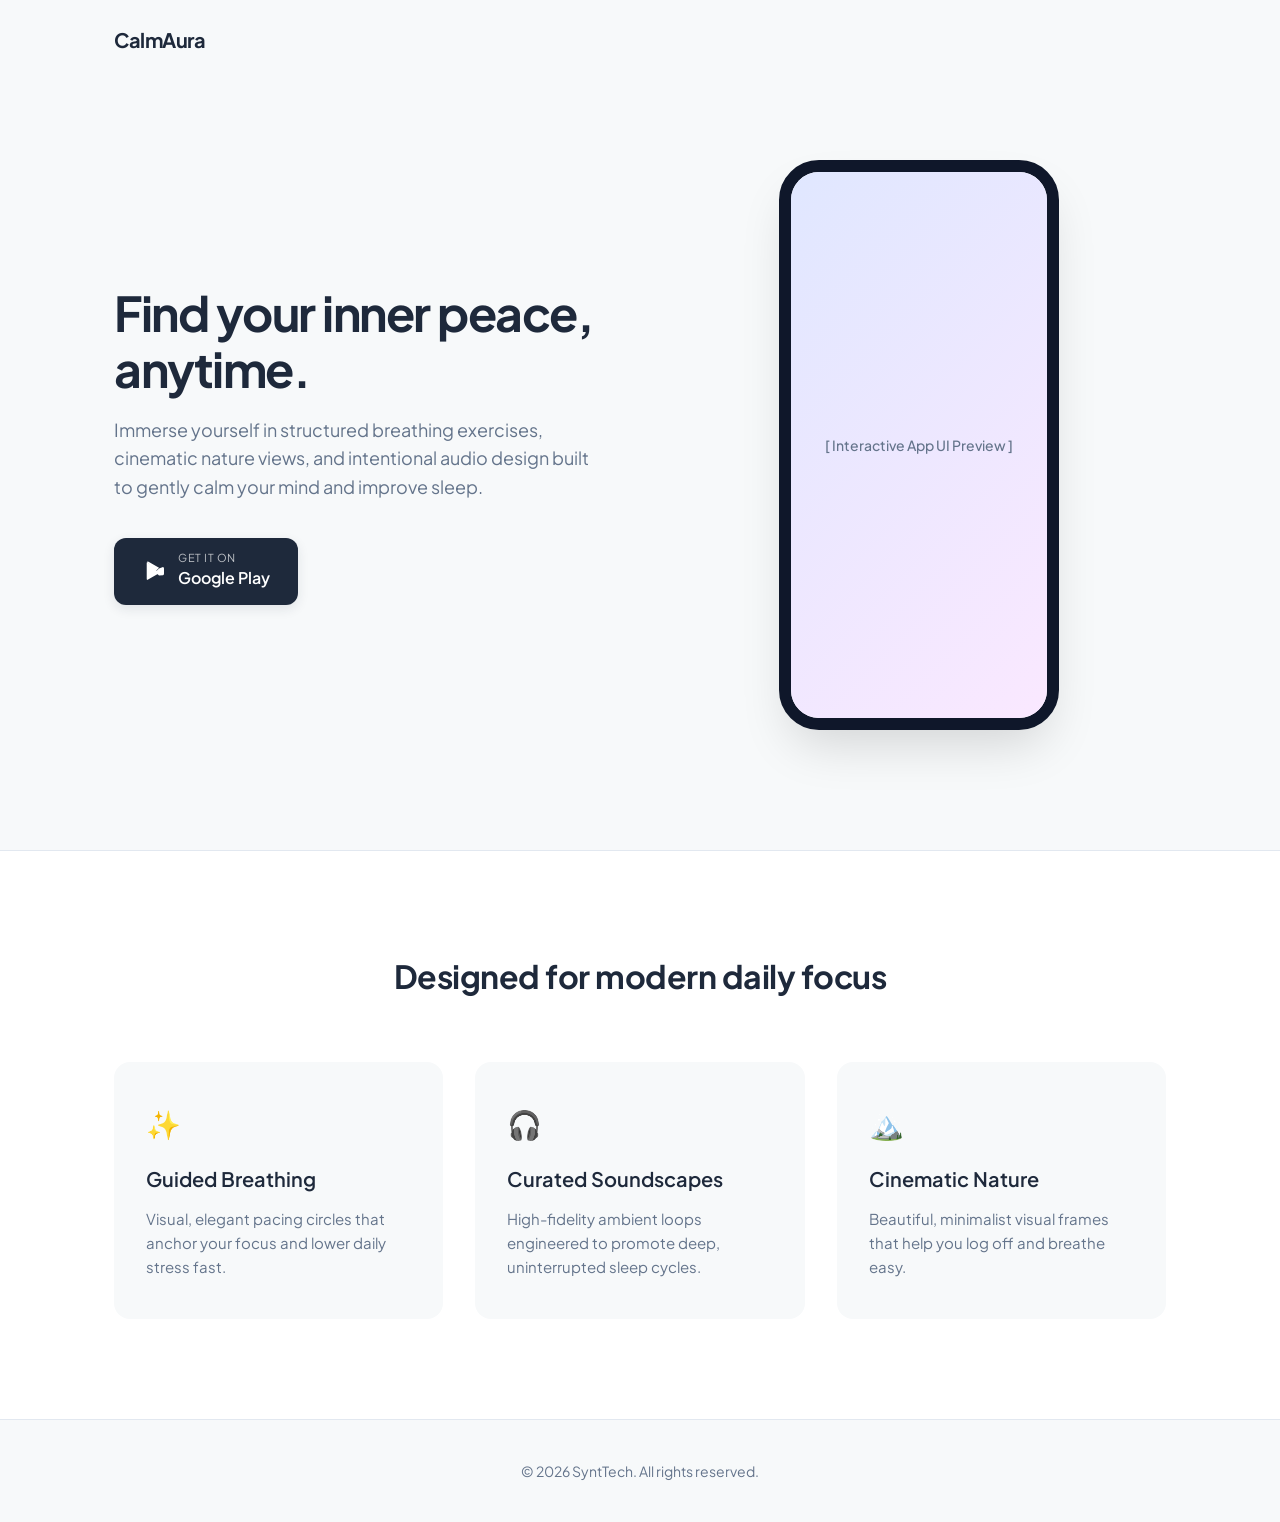
==== index.html @ 8f1aeebb "Add initial HTML structure for CalmAura app This HTML file serves as the main structure for the Calm" ====
<!DOCTYPE html>
<html lang="en">
<head>
    <meta charset="UTF-8">
    <meta name="viewport" content="width=device-width, initial-scale=1.0">
    <title>CalmAura - Your Mindfulness Companion</title>
    <!-- Premium Google Fonts -->
    <link rel="preconnect" href="https://fonts.googleapis.com">
    <link rel="preconnect" href="https://fonts.gstatic.com" crossorigin>
    <link href="https://fonts.googleapis.com/css2?family=Plus+Jakarta+Sans:wght@300;400;500;600;700&display=swap" rel="stylesheet">
    
    <style>
        :root {
            --bg-color: #f7f9fa;
            --text-main: #1e293b;
            --text-muted: #64748b;
            --accent-color: #5b21b6; /* Soft, premium purple */
            --accent-hover: #4c1d95;
            --card-bg: #ffffff;
        }

        * {
            box-sizing: border-box;
            margin: 0;
            padding: 0;
        }

        body {
            font-family: 'Plus Jakarta Sans', sans-serif;
            background-color: var(--bg-color);
            color: var(--text-main);
            line-height: 1.6;
            -webkit-font-smoothing: antialiased;
        }

        /* Container alignment */
        .container {
            max-width: 1100px;
            margin: 0 auto;
            padding: 0 24px;
        }

        /* Header / Navbar */
        header {
            padding: 24px 0;
        }
        
        .navbar {
            display: flex;
            justify-content: space-between;
            align-items: center;
        }

        .brand-logo {
            font-size: 20px;
            font-weight: 700;
            letter-spacing: -0.5px;
            color: var(--text-main);
            text-decoration: none;
        }

        /* Hero Layout */
        .hero-section {
            padding: 80px 0 120px 0;
        }

        .hero-grid {
            display: grid;
            grid-template-columns: 1fr 1fr;
            gap: 64px;
            align-items: center;
        }

        .hero-text h1 {
            font-size: 48px;
            font-weight: 700;
            line-height: 1.15;
            letter-spacing: -1.5px;
            margin-bottom: 20px;
        }

        .hero-text p {
            font-size: 18px;
            color: var(--text-muted);
            margin-bottom: 36px;
            font-weight: 400;
        }

        /* Premium Download Button */
        .play-store-btn {
            display: inline-flex;
            align-items: center;
            background-color: var(--text-main);
            color: #ffffff;
            text-decoration: none;
            padding: 14px 28px;
            border-radius: 12px;
            font-weight: 500;
            transition: all 0.2s ease;
            box-shadow: 0 4px 12px rgba(30, 41, 59, 0.1);
        }

        .play-store-btn:hover {
            background-color: #0f172a;
            transform: translateY(-2px);
            box-shadow: 0 6px 20px rgba(30, 41, 59, 0.15);
        }

        .play-store-btn svg {
            margin-right: 12px;
            width: 24px;
            height: 24px;
            fill: currentColor;
        }

        .btn-label-sub {
            font-size: 11px;
            text-transform: uppercase;
            letter-spacing: 0.5px;
            opacity: 0.7;
            display: block;
            font-weight: 400;
            line-height: 1;
            margin-bottom: 2px;
        }

        .btn-label-main {
            font-size: 16px;
            font-weight: 600;
            line-height: 1;
        }

        /* App Preview Mockup Placeholders */
        .hero-visual {
            display: flex;
            justify-content: center;
            position: relative;
        }

        .phone-mockup {
            width: 280px;
            height: 570px;
            background: #ffffff;
            border: 12px solid #0f172a;
            border-radius: 40px;
            box-shadow: 0 25px 50px -12px rgba(0, 0, 0, 0.15);
            overflow: hidden;
            position: relative;
        }

        /* Dynamic, clean mockup screen background */
        .mockup-screen {
            width: 100%;
            height: 100%;
            background: linear-gradient(135deg, #e0e7ff 0%, #fae8ff 100%);
            display: flex;
            align-items: center;
            justify-content: center;
            font-size: 14px;
            color: var(--text-muted);
            font-weight: 500;
        }

        /* Features Section Grid */
        .features-section {
            background-color: #ffffff;
            padding: 100px 0;
            border-top: 1px solid #e2e8f0;
        }

        .section-title {
            text-align: center;
            font-size: 32px;
            font-weight: 700;
            margin-bottom: 60px;
            letter-spacing: -0.5px;
        }

        .features-grid {
            display: grid;
            grid-template-columns: repeat(3, 1fr);
            gap: 32px;
        }

        .feature-card {
            background-color: var(--bg-color);
            padding: 40px 32px;
            border-radius: 16px;
            transition: transform 0.2s ease;
        }

        .feature-card:hover {
            transform: translateY(-4px);
        }

        .feature-icon {
            font-size: 28px;
            margin-bottom: 16px;
            display: inline-block;
        }

        .feature-card h3 {
            font-size: 20px;
            font-weight: 600;
            margin-bottom: 12px;
        }

        .feature-card p {
            color: var(--text-muted);
            font-size: 15px;
        }

        /* Footer */
        footer {
            padding: 40px 0;
            border-top: 1px solid #e2e8f0;
            text-align: center;
            font-size: 14px;
            color: var(--text-muted);
        }

        /* Responsive Breakpoints for Mobile */
        @media (max-width: 768px) {
            .hero-grid {
                grid-template-columns: 1fr;
                gap: 48px;
                text-align: center;
            }

            .hero-section {
                padding: 40px 0 80px 0;
            }

            .hero-text h1 {
                font-size: 36px;
            }

            .features-grid {
                grid-template-columns: 1fr;
                gap: 20px;
            }
        }
    </style>
</head>
<body>

    <header>
        <div class="container navbar">
            <!-- EDIT YOUR APP NAME HERE -->
            <a href="#" class="brand-logo">CalmAura</a>
        </div>
    </header>

    <section class="hero-section">
        <div class="container hero-grid">
            <div class="hero-text">
                <!-- EDIT MAIN HEADLINE HERE -->
                <h1>Find your inner peace, anytime.</h1>
                <!-- EDIT APP SUMMARY HERE -->
                <p>Immerse yourself in structured breathing exercises, cinematic nature views, and intentional audio design built to gently calm your mind and improve sleep.</p>
                
                <!-- PLAY STORE LINK -->
                <!-- Replace '#' inside href with your live Google Play URL -->
                <a href="https://play.google.com/store/apps/details?id=com.calmaura.app" class="play-store-btn" target="_blank">
                    <svg viewBox="0 0 24 24">
                        <path d="M5,3.17A1.73,1.73,0,0,0,4.72,4.3V19.7a1.71,1.71,0,0,0,.28,1.13l.08.07L13.62,12v-.15L5.08,3.1l-.08.07M17,9.45l-3.39,3.39v.3l3.39,3.4,4-.23a1.6,1.6,0,0,0,1-1.47V9.45a1.6,1.6,0,0,0-1-1.47L17,9.45M13.62,11.83,5.08,20.37a1.13,1.13,0,0,0,1.44,0l10.51-6-3.41-3.41M13.62,12.17l3.41-3.41L6.52,2.79a1.17,1.17,0,0,0-1.44,0L13.62,12.17Z"/>
                    </svg>
                    <div>
                        <span class="btn-label-sub">Get it on</span>
                        <span class="btn-label-main">Google Play</span>
                    </div>
                </a>
            </div>
            
            <div class="hero-visual">
                <div class="phone-mockup">
                    <div class="mockup-screen">
                        <!-- Custom content or an image can go here later -->
                        <span>[ Interactive App UI Preview ]</span>
                    </div>
                </div>
            </div>
        </div>
    </section>

    <section class="features-section">
        <div class="container">
            <h2 class="section-title">Designed for modern daily focus</h2>
            <div class="features-grid">
                
                <!-- Feature 1 -->
                <div class="feature-card">
                    <span class="feature-icon">✨</span>
                    <h3>Guided Breathing</h3>
                    <p>Visual, elegant pacing circles that anchor your focus and lower daily stress fast.</p>
                </div>

                <!-- Feature 2 -->
                <div class="feature-card">
                    <span class="feature-icon">🎧</span>
                    <h3>Curated Soundscapes</h3>
                    <p>High-fidelity ambient loops engineered to promote deep, uninterrupted sleep cycles.</p>
                </div>

                <!-- Feature 3 -->
                <div class="feature-card">
                    <span class="feature-icon">🏔️</span>
                    <h3>Cinematic Nature</h3>
                    <p>Beautiful, minimalist visual frames that help you log off and breathe easy.</p>
                </div>

            </div>
        </div>
    </section>

    <footer>
        <div class="container">
            <p>&copy; 2026 SyntTech. All rights reserved.</p>
        </div>
    </footer>

</body>
</html>
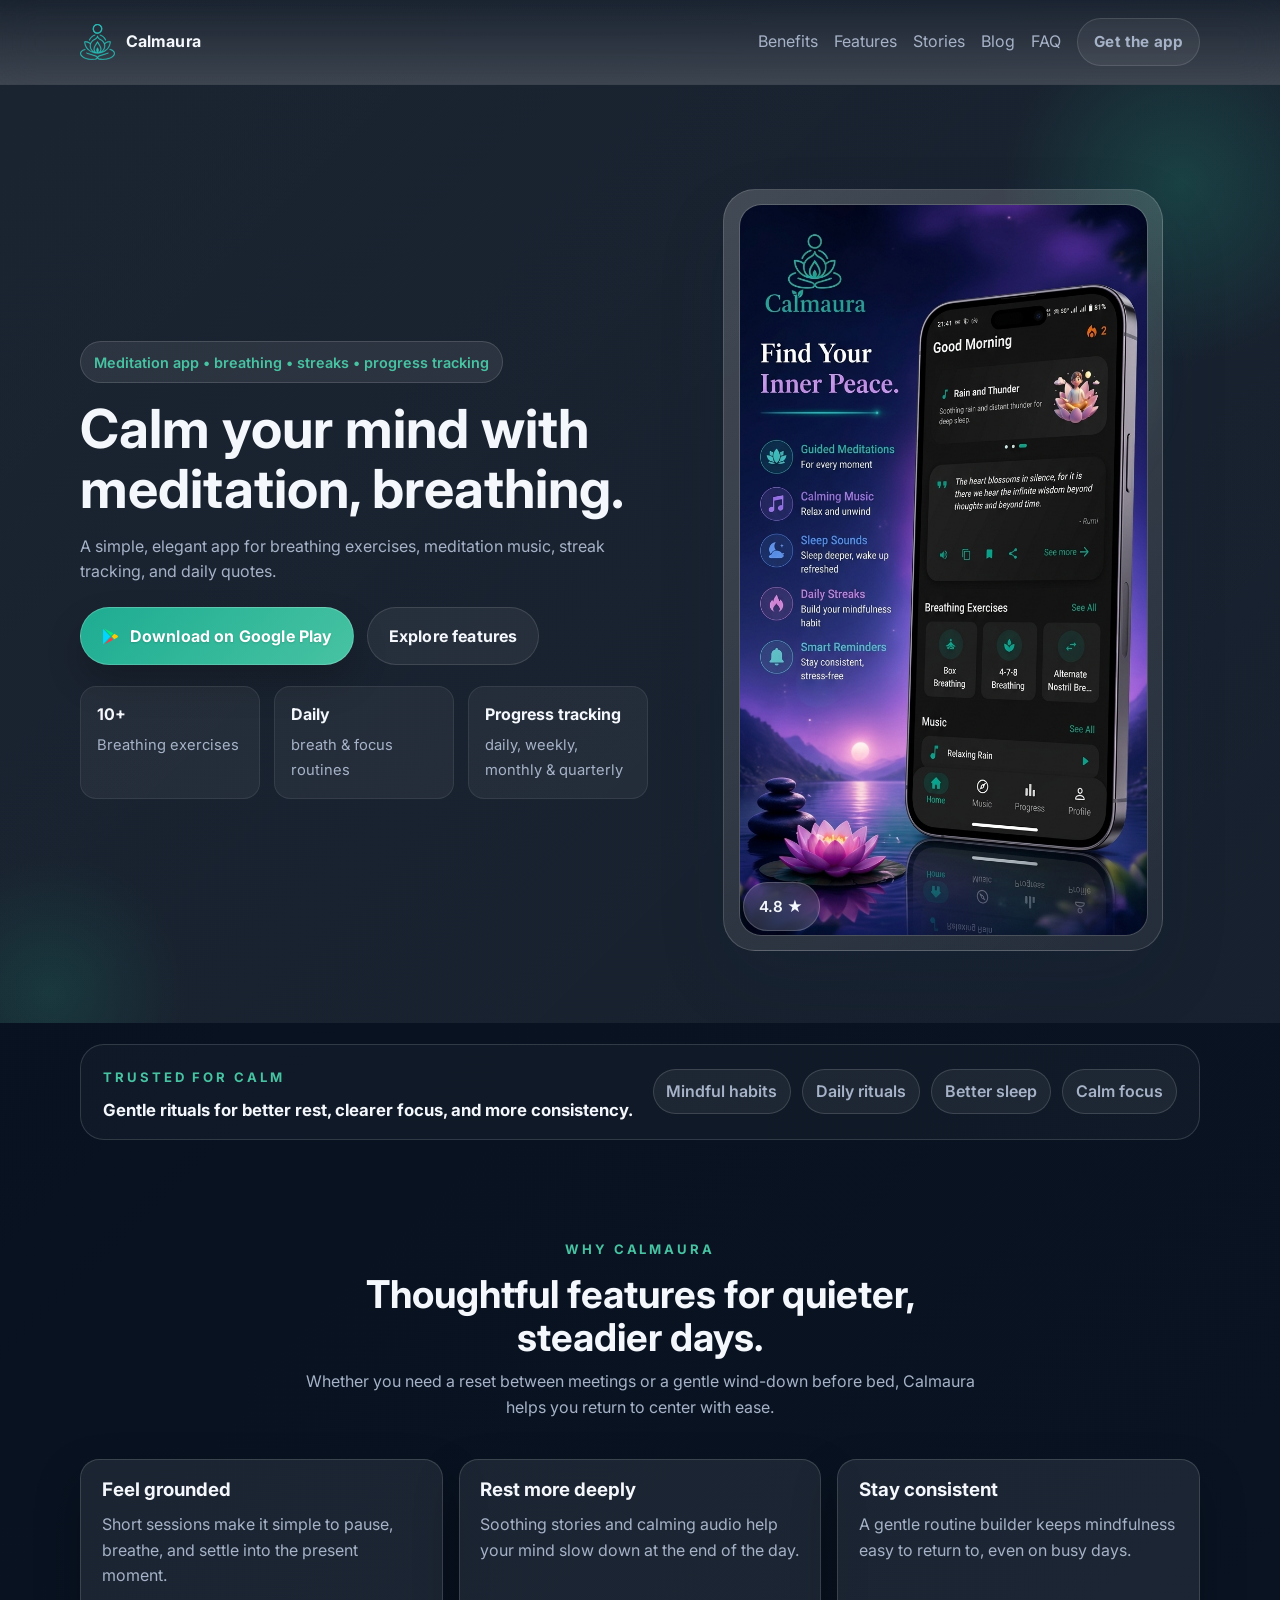
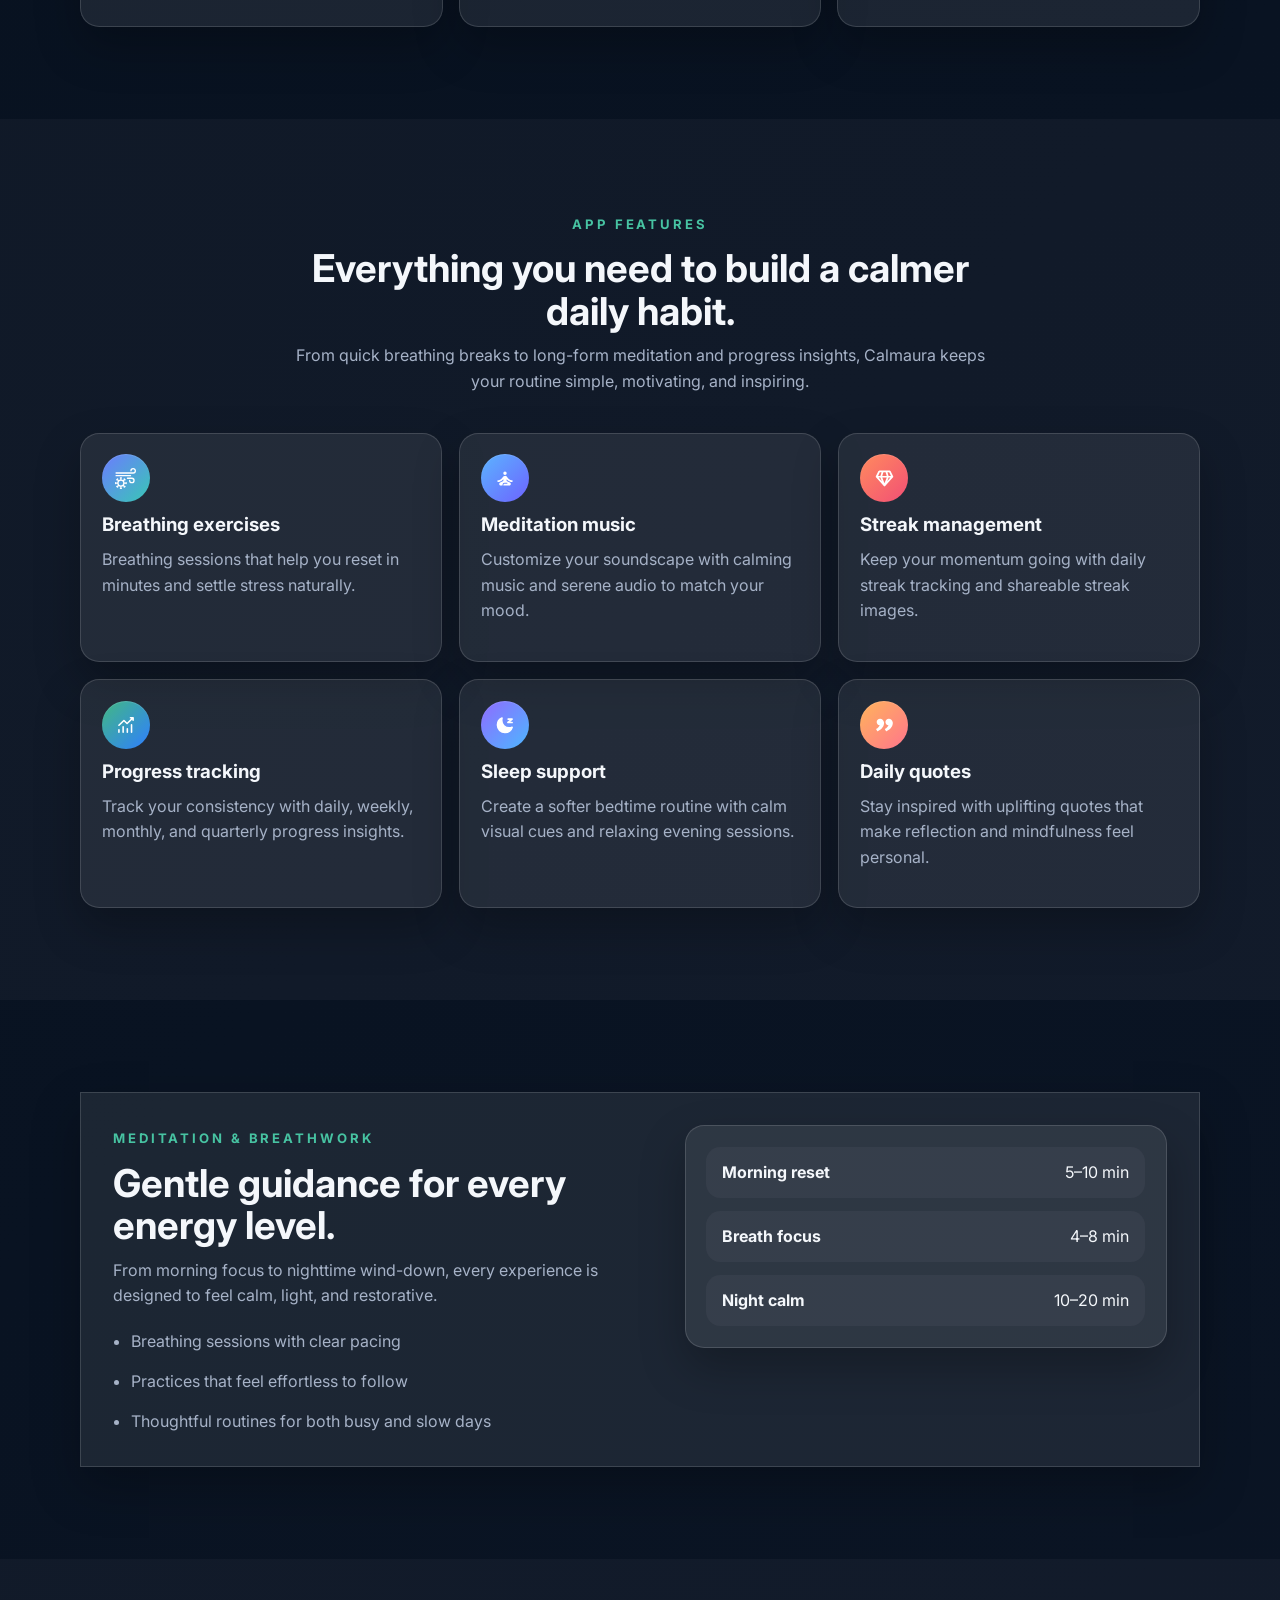
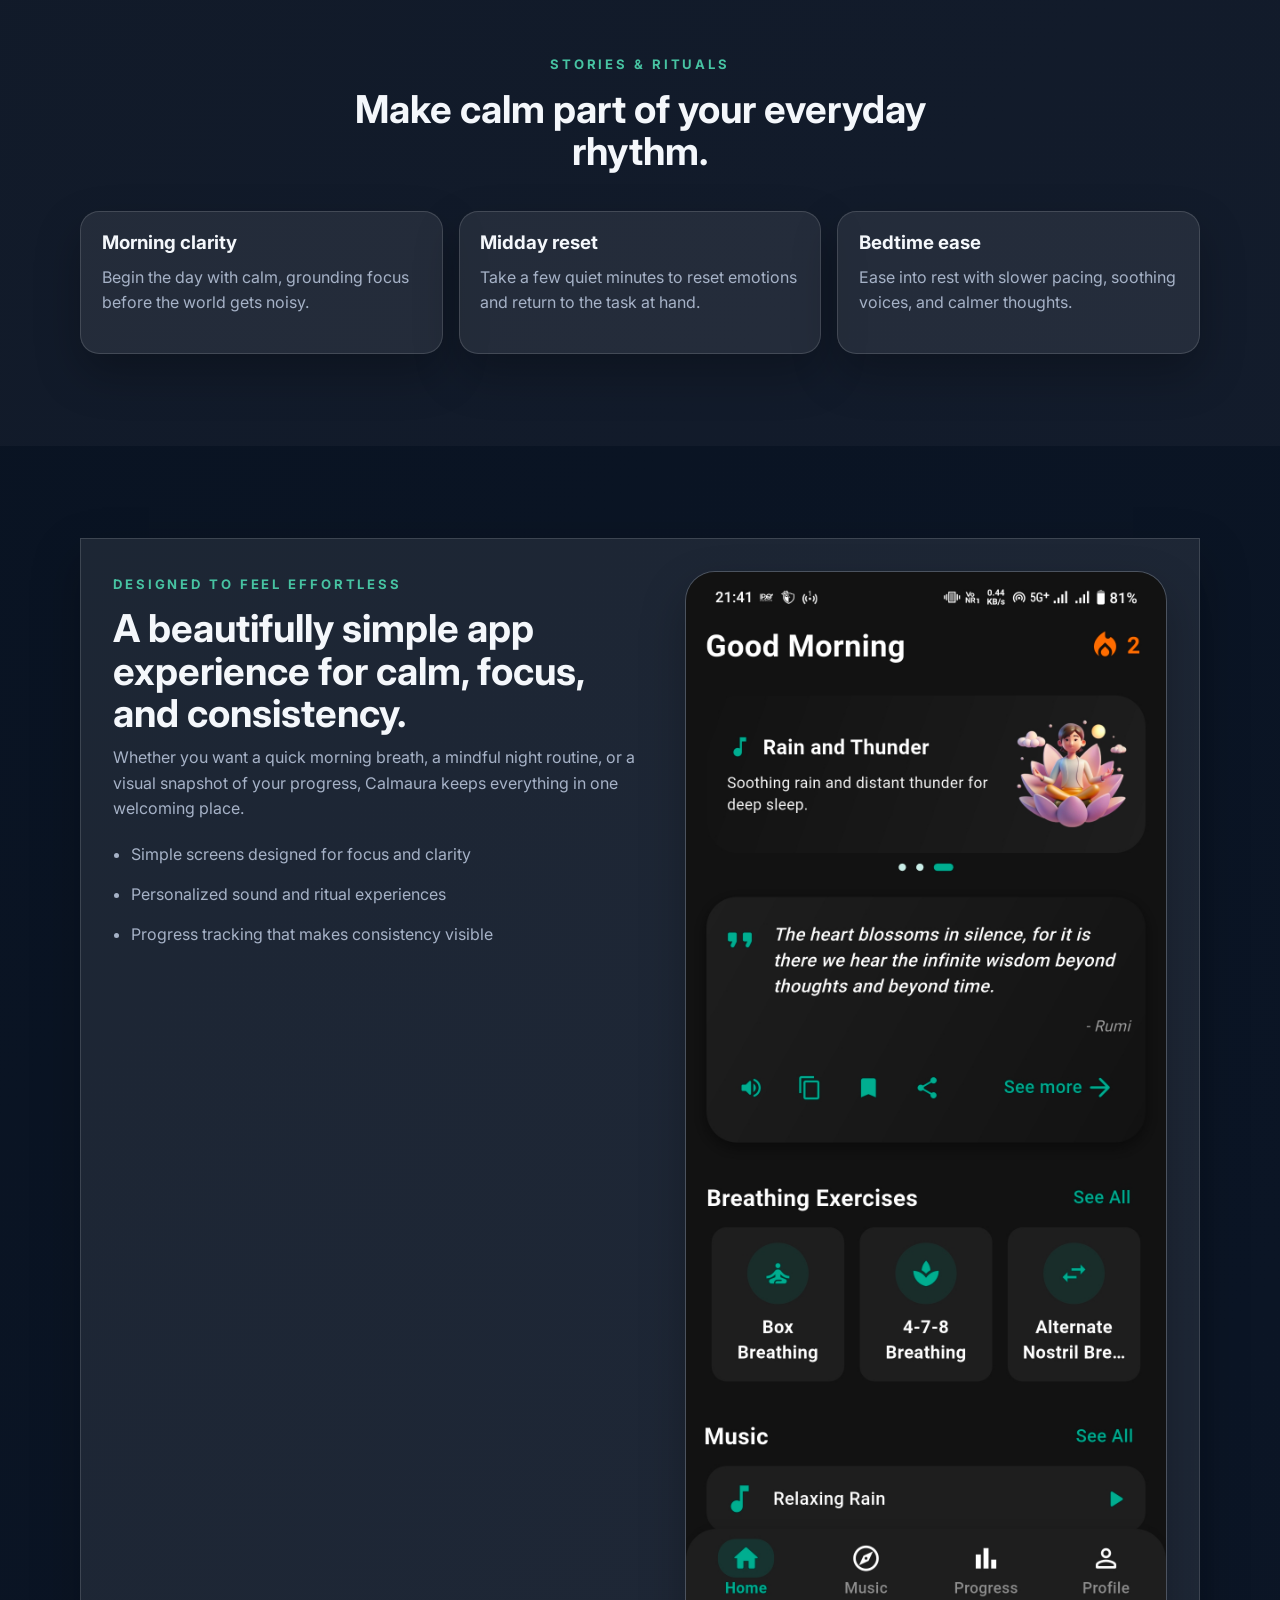
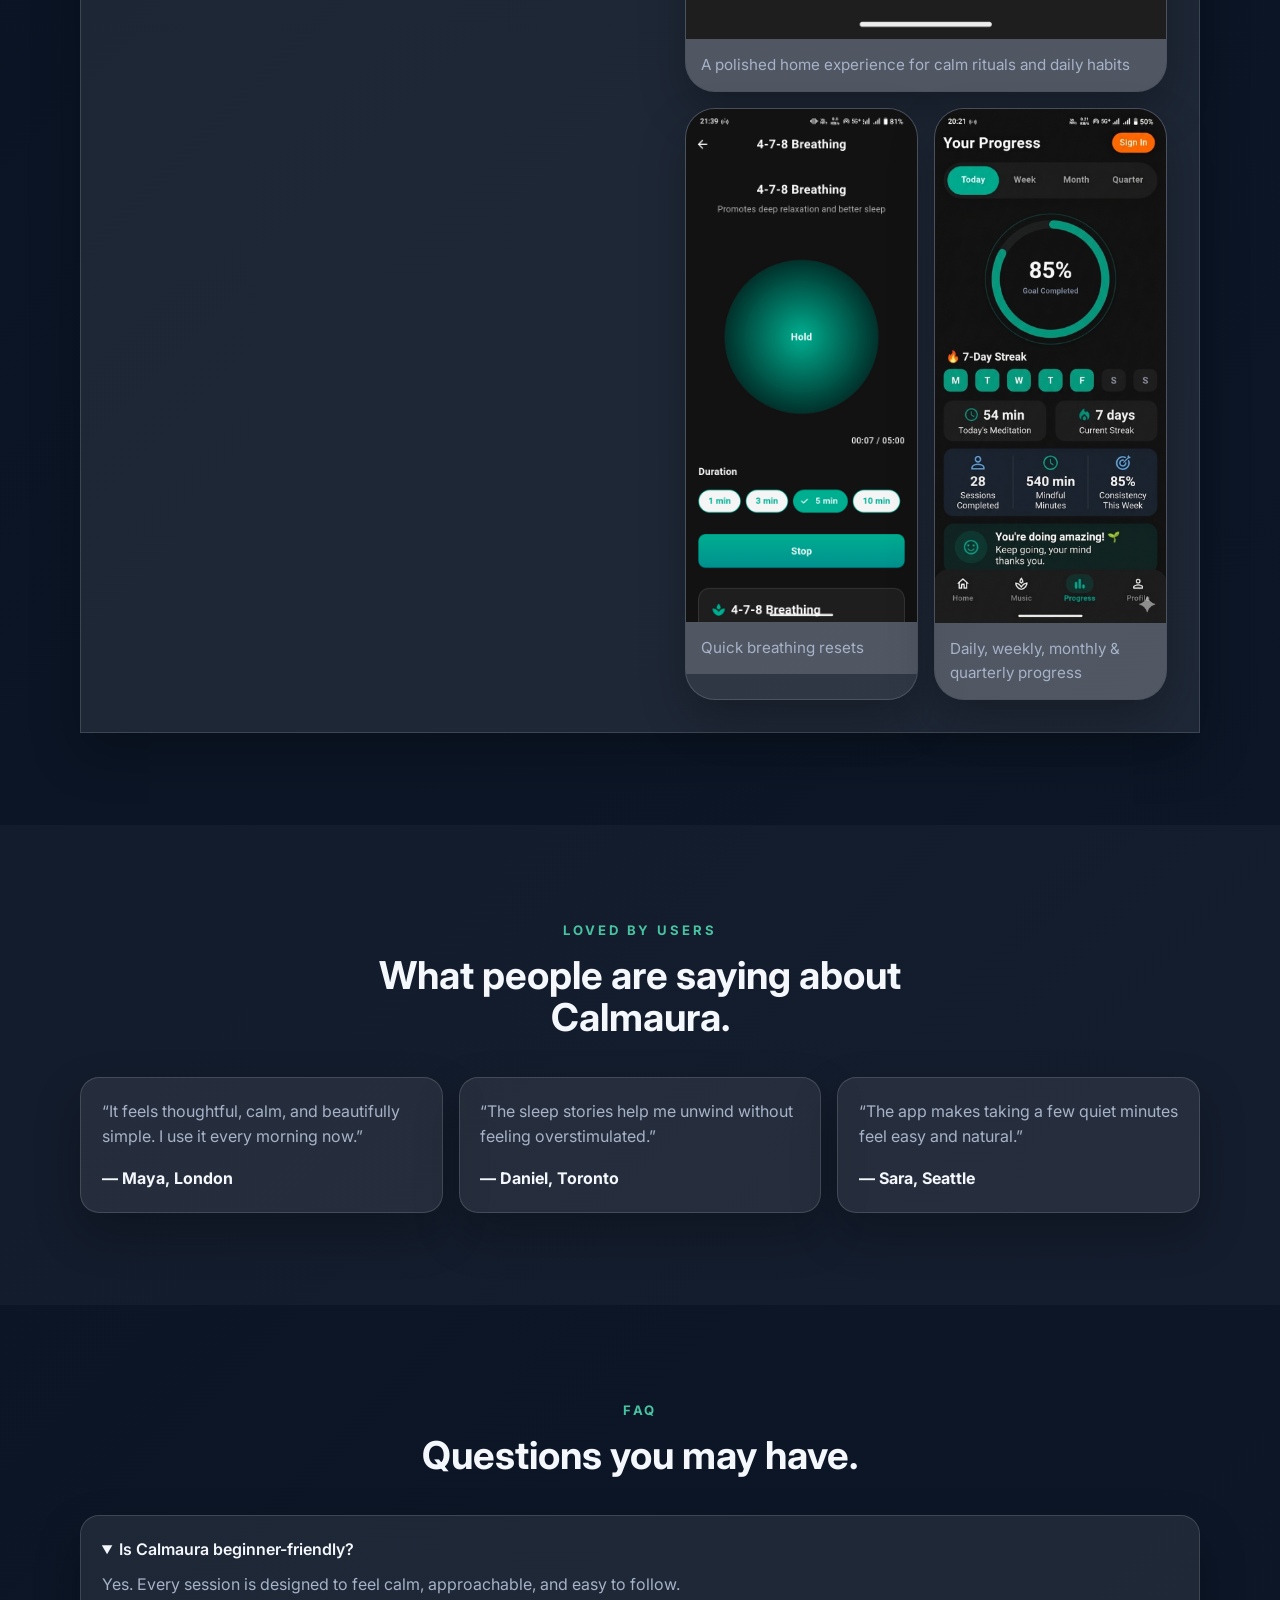
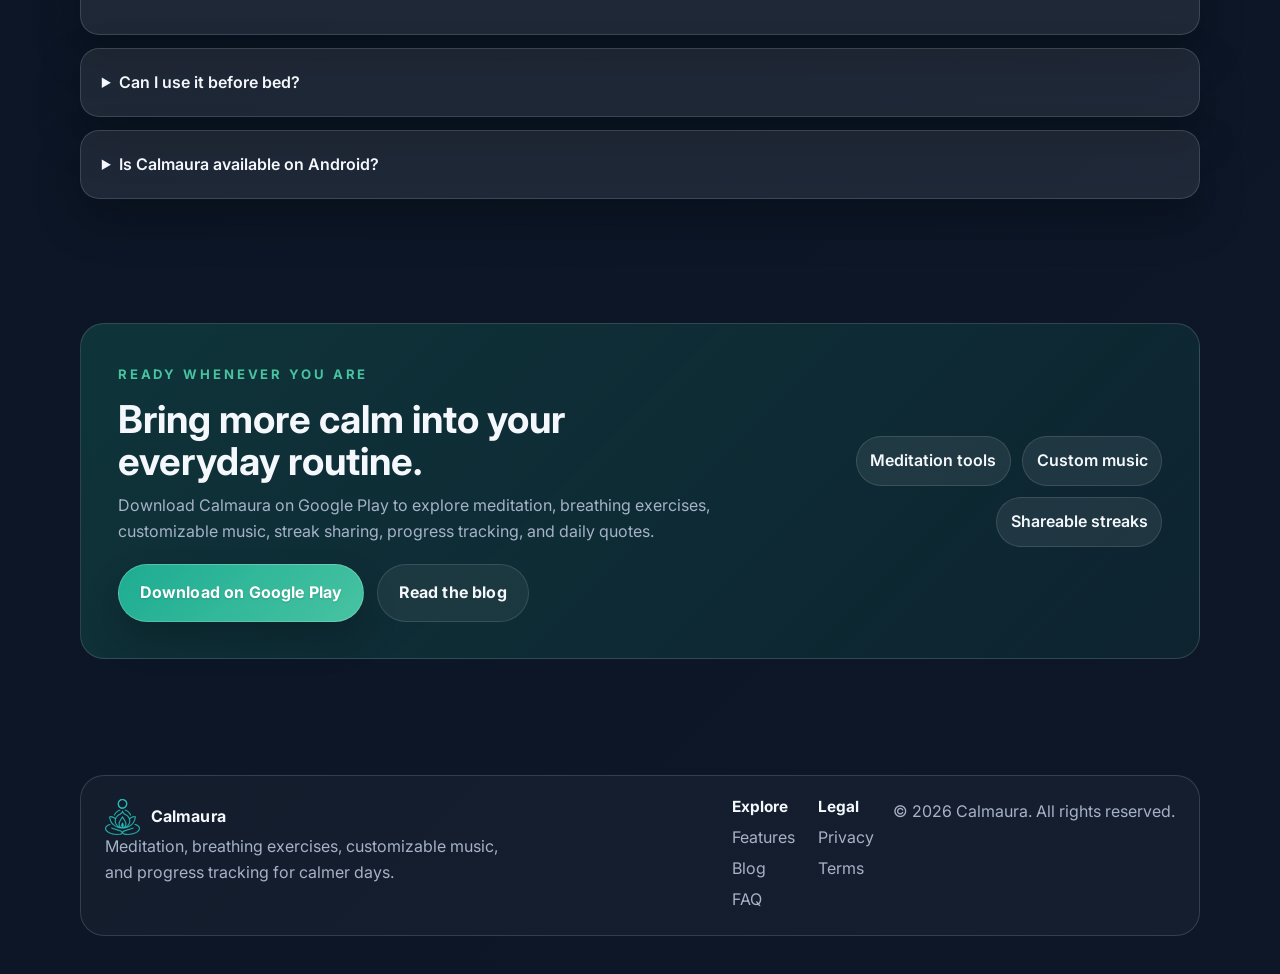
==== commit 1ac17819: "Initial landing page" ====
--- a/index.html
+++ b/index.html
@@ -1,323 +1,392 @@
 <!DOCTYPE html>
 <html lang="en">
-<head>
-    <meta charset="UTF-8">
-    <meta name="viewport" content="width=device-width, initial-scale=1.0">
-    <title>CalmAura - Your Mindfulness Companion</title>
-    <!-- Premium Google Fonts -->
-    <link rel="preconnect" href="https://fonts.googleapis.com">
-    <link rel="preconnect" href="https://fonts.gstatic.com" crossorigin>
-    <link href="https://fonts.googleapis.com/css2?family=Plus+Jakarta+Sans:wght@300;400;500;600;700&display=swap" rel="stylesheet">
-    
-    <style>
-        :root {
-            --bg-color: #f7f9fa;
-            --text-main: #1e293b;
-            --text-muted: #64748b;
-            --accent-color: #5b21b6; /* Soft, premium purple */
-            --accent-hover: #4c1d95;
-            --card-bg: #ffffff;
-        }
-
-        * {
-            box-sizing: border-box;
-            margin: 0;
-            padding: 0;
-        }
-
-        body {
-            font-family: 'Plus Jakarta Sans', sans-serif;
-            background-color: var(--bg-color);
-            color: var(--text-main);
-            line-height: 1.6;
-            -webkit-font-smoothing: antialiased;
-        }
-
-        /* Container alignment */
-        .container {
-            max-width: 1100px;
-            margin: 0 auto;
-            padding: 0 24px;
-        }
-
-        /* Header / Navbar */
-        header {
-            padding: 24px 0;
-        }
-        
-        .navbar {
-            display: flex;
-            justify-content: space-between;
-            align-items: center;
-        }
-
-        .brand-logo {
-            font-size: 20px;
-            font-weight: 700;
-            letter-spacing: -0.5px;
-            color: var(--text-main);
-            text-decoration: none;
-        }
-
-        /* Hero Layout */
-        .hero-section {
-            padding: 80px 0 120px 0;
-        }
-
-        .hero-grid {
-            display: grid;
-            grid-template-columns: 1fr 1fr;
-            gap: 64px;
-            align-items: center;
-        }
-
-        .hero-text h1 {
-            font-size: 48px;
-            font-weight: 700;
-            line-height: 1.15;
-            letter-spacing: -1.5px;
-            margin-bottom: 20px;
-        }
-
-        .hero-text p {
-            font-size: 18px;
-            color: var(--text-muted);
-            margin-bottom: 36px;
-            font-weight: 400;
-        }
-
-        /* Premium Download Button */
-        .play-store-btn {
-            display: inline-flex;
-            align-items: center;
-            background-color: var(--text-main);
-            color: #ffffff;
-            text-decoration: none;
-            padding: 14px 28px;
-            border-radius: 12px;
-            font-weight: 500;
-            transition: all 0.2s ease;
-            box-shadow: 0 4px 12px rgba(30, 41, 59, 0.1);
-        }
-
-        .play-store-btn:hover {
-            background-color: #0f172a;
-            transform: translateY(-2px);
-            box-shadow: 0 6px 20px rgba(30, 41, 59, 0.15);
-        }
-
-        .play-store-btn svg {
-            margin-right: 12px;
-            width: 24px;
-            height: 24px;
-            fill: currentColor;
-        }
-
-        .btn-label-sub {
-            font-size: 11px;
-            text-transform: uppercase;
-            letter-spacing: 0.5px;
-            opacity: 0.7;
-            display: block;
-            font-weight: 400;
-            line-height: 1;
-            margin-bottom: 2px;
-        }
-
-        .btn-label-main {
-            font-size: 16px;
-            font-weight: 600;
-            line-height: 1;
-        }
-
-        /* App Preview Mockup Placeholders */
-        .hero-visual {
-            display: flex;
-            justify-content: center;
-            position: relative;
-        }
-
-        .phone-mockup {
-            width: 280px;
-            height: 570px;
-            background: #ffffff;
-            border: 12px solid #0f172a;
-            border-radius: 40px;
-            box-shadow: 0 25px 50px -12px rgba(0, 0, 0, 0.15);
-            overflow: hidden;
-            position: relative;
-        }
-
-        /* Dynamic, clean mockup screen background */
-        .mockup-screen {
-            width: 100%;
-            height: 100%;
-            background: linear-gradient(135deg, #e0e7ff 0%, #fae8ff 100%);
-            display: flex;
-            align-items: center;
-            justify-content: center;
-            font-size: 14px;
-            color: var(--text-muted);
-            font-weight: 500;
-        }
-
-        /* Features Section Grid */
-        .features-section {
-            background-color: #ffffff;
-            padding: 100px 0;
-            border-top: 1px solid #e2e8f0;
-        }
-
-        .section-title {
-            text-align: center;
-            font-size: 32px;
-            font-weight: 700;
-            margin-bottom: 60px;
-            letter-spacing: -0.5px;
-        }
-
-        .features-grid {
-            display: grid;
-            grid-template-columns: repeat(3, 1fr);
-            gap: 32px;
-        }
-
-        .feature-card {
-            background-color: var(--bg-color);
-            padding: 40px 32px;
-            border-radius: 16px;
-            transition: transform 0.2s ease;
-        }
-
-        .feature-card:hover {
-            transform: translateY(-4px);
-        }
-
-        .feature-icon {
-            font-size: 28px;
-            margin-bottom: 16px;
-            display: inline-block;
-        }
-
-        .feature-card h3 {
-            font-size: 20px;
-            font-weight: 600;
-            margin-bottom: 12px;
-        }
-
-        .feature-card p {
-            color: var(--text-muted);
-            font-size: 15px;
-        }
-
-        /* Footer */
-        footer {
-            padding: 40px 0;
-            border-top: 1px solid #e2e8f0;
-            text-align: center;
-            font-size: 14px;
-            color: var(--text-muted);
-        }
-
-        /* Responsive Breakpoints for Mobile */
-        @media (max-width: 768px) {
-            .hero-grid {
-                grid-template-columns: 1fr;
-                gap: 48px;
-                text-align: center;
-            }
-
-            .hero-section {
-                padding: 40px 0 80px 0;
-            }
-
-            .hero-text h1 {
-                font-size: 36px;
-            }
-
-            .features-grid {
-                grid-template-columns: 1fr;
-                gap: 20px;
-            }
-        }
-    </style>
-</head>
-<body>
-
-    <header>
-        <div class="container navbar">
-            <!-- EDIT YOUR APP NAME HERE -->
-            <a href="#" class="brand-logo">CalmAura</a>
-        </div>
+  <head>
+    <meta charset="UTF-8" />
+    <meta name="viewport" content="width=device-width, initial-scale=1.0" />
+    <meta name="description" content="Calmaura is a meditation app for breathing exercises, customizable meditation music, streak sharing, progress tracking, and daily quotes to help you build calm habits." />
+    <meta name="keywords" content="meditation app, breathing exercises, meditation music, streak tracker, progress tracking, daily quotes, mindfulness app" />
+    <meta name="theme-color" content="#5b5cf6" />
+    <meta name="robots" content="index, follow" />
+    <meta property="og:title" content="Calmaura — Meditation, Breathing & Progress Tracking" />
+    <meta property="og:description" content="Build calm habits with meditation, breathing exercises, customizable music, streak sharing, progress tracking, and daily quotes." />
+    <meta property="og:type" content="website" />
+    <meta property="og:url" content="https://calmaura.app/" />
+    <meta property="og:image" content="https://calmaura.app/assets/images/og-image.png" />
+    <meta name="twitter:card" content="summary_large_image" />
+    <meta name="twitter:title" content="Calmaura — Meditation, Breathing & Progress Tracking" />
+    <meta name="twitter:description" content="Build calm habits with meditation, breathing exercises, customizable music, streak sharing, progress tracking, and daily quotes." />
+    <meta name="twitter:image" content="https://calmaura.app/assets/images/twitter-card.png" />
+    <title>Calmaura — Meditation App for Breathing, Music, Streaks & Progress</title>
+    <link rel="canonical" href="https://calmaura.app/" />
+    <link rel="preconnect" href="https://fonts.googleapis.com" />
+    <link rel="preconnect" href="https://fonts.gstatic.com" crossorigin />
+    <link
+      href="https://fonts.googleapis.com/css2?family=Inter:wght@400;500;600;700;800&display=swap"
+      rel="stylesheet"
+    />
+    <link rel="stylesheet" href="assets/css/style.css" />
+    <link rel="stylesheet" href="assets/css/lightbox.css" />
+    <link rel="icon" href="favicon.ico" sizes="any" />
+    <link rel="icon" type="image/png" sizes="32x32" href="assets/images/icons/meditation.svg" />
+    <link rel="apple-touch-icon" href="assets/images/icons/meditation.svg" />
+    <link rel="manifest" href="manifest.webmanifest" />
+  </head>
+  <body>
+    <header class="site-header">
+      <div class="container nav-bar">
+        <a class="brand" href="#hero">
+          <span class="brand-mark"><img src="assets/images/logos/logo.svg" alt="" /></span>
+          <span>Calmaura</span>
+        </a>
+        <button class="menu-toggle" aria-label="Toggle navigation" aria-expanded="false">
+          <span></span><span></span><span></span>
+        </button>
+        <nav class="nav-links" aria-label="Main navigation">
+          <a href="#benefits">Benefits</a>
+          <a href="#features">Features</a>
+          <a href="#stories">Stories</a>
+          <a href="blog/index.html">Blog</a>
+          <a href="#faq">FAQ</a>
+          <a class="btn btn-small btn-outline" href="https://play.google.com/store/apps/details?id=com.calmaura.app" target="_blank" rel="noopener">Get the app</a>
+        </nav>
+      </div>
     </header>
 
-    <section class="hero-section">
+    <main id="hero">
+      <section class="hero-section">
         <div class="container hero-grid">
-            <div class="hero-text">
-                <!-- EDIT MAIN HEADLINE HERE -->
-                <h1>Find your inner peace, anytime.</h1>
-                <!-- EDIT APP SUMMARY HERE -->
-                <p>Immerse yourself in structured breathing exercises, cinematic nature views, and intentional audio design built to gently calm your mind and improve sleep.</p>
-                
-                <!-- PLAY STORE LINK -->
-                <!-- Replace '#' inside href with your live Google Play URL -->
-                <a href="https://play.google.com/store/apps/details?id=com.calmaura.app" class="play-store-btn" target="_blank">
-                    <svg viewBox="0 0 24 24">
-                        <path d="M5,3.17A1.73,1.73,0,0,0,4.72,4.3V19.7a1.71,1.71,0,0,0,.28,1.13l.08.07L13.62,12v-.15L5.08,3.1l-.08.07M17,9.45l-3.39,3.39v.3l3.39,3.4,4-.23a1.6,1.6,0,0,0,1-1.47V9.45a1.6,1.6,0,0,0-1-1.47L17,9.45M13.62,11.83,5.08,20.37a1.13,1.13,0,0,0,1.44,0l10.51-6-3.41-3.41M13.62,12.17l3.41-3.41L6.52,2.79a1.17,1.17,0,0,0-1.44,0L13.62,12.17Z"/>
-                    </svg>
-                    <div>
-                        <span class="btn-label-sub">Get it on</span>
-                        <span class="btn-label-main">Google Play</span>
-                    </div>
+          <div class="hero-content">
+            <div class="hero-badge">Meditation app • breathing • streaks • progress tracking</div>
+            <h1>Calm your mind with meditation, breathing.</h1>
+            <p>
+              A simple, elegant app for breathing exercises, meditation music, streak tracking, and daily quotes.
+            </p>
+            <div class="hero-actions">
+              <a class="btn btn-primary" href="https://play.google.com/store/apps/details?id=com.calmaura.app" target="_blank" rel="noopener">
+                <img src="assets/images/logos/google-play.svg" alt="Google Play" />
+                <span>Download on Google Play</span>
+              </a>
+              <a class="btn btn-secondary" href="#features">Explore features</a>
+            </div>
+            <div class="hero-stats">
+              <div>
+                <strong>10+</strong>
+                <span>Breathing exercises</span>
+              </div>
+              <div>
+                <strong>Daily</strong>
+                <span>breath & focus routines</span>
+              </div>
+              <div>
+                <strong>Progress tracking</strong>
+                <span>daily, weekly, monthly & quarterly</span>
+              </div>
+            </div>
+          </div>
+          <div class="hero-card">
+            <div class="hero-visual">
+              <div class="visual-glow"></div>
+              <div class="hero-preview-card">
+                <div class="hero-preview-shell">
+                  <img class="hero-image zoomable" src="assets/images/hero/home.png" alt="Calmaura app home screen" />
+                </div>
+                <div class="hero-status-pill">4.8 ★</div>
+              </div>
+            </div>
+          </div>
+        </div>
+      </section>
+
+      <section class="trust-band">
+        <div class="container trust-band-inner">
+          <div>
+            <span class="eyebrow">Trusted for calm</span>
+            <h3>Gentle rituals for better rest, clearer focus, and more consistency.</h3>
+          </div>
+          <div class="trust-pills">
+            <span>Mindful habits</span>
+            <span>Daily rituals</span>
+            <span>Better sleep</span>
+            <span>Calm focus</span>
+          </div>
+        </div>
+      </section>
+
+      <section id="benefits" class="section">
+        <div class="container">
+          <div class="section-heading center">
+            <span class="eyebrow">Why Calmaura</span>
+            <h2>Thoughtful features for quieter, steadier days.</h2>
+            <p>Whether you need a reset between meetings or a gentle wind-down before bed, Calmaura helps you return to center with ease.</p>
+          </div>
+          <div class="card-grid three-up">
+            <article class="info-card">
+              <h3>Feel grounded</h3>
+              <p>Short sessions make it simple to pause, breathe, and settle into the present moment.</p>
+            </article>
+            <article class="info-card">
+              <h3>Rest more deeply</h3>
+              <p>Soothing stories and calming audio help your mind slow down at the end of the day.</p>
+            </article>
+            <article class="info-card">
+              <h3>Stay consistent</h3>
+              <p>A gentle routine builder keeps mindfulness easy to return to, even on busy days.</p>
+            </article>
+          </div>
+        </div>
+      </section>
+
+      <section id="features" class="section alt-bg">
+        <div class="container">
+          <div class="section-heading center">
+            <span class="eyebrow">App features</span>
+            <h2>Everything you need to build a calmer daily habit.</h2>
+            <p>From quick breathing breaks to long-form meditation and progress insights, Calmaura keeps your routine simple, motivating, and inspiring.</p>
+          </div>
+          <div class="card-grid feature-grid">
+            <article class="feature-card">
+              <div class="feature-icon icon-breathing">
+                <img src="assets/images/icons/breathing.svg" alt="" />
+              </div>
+              <h3>Breathing exercises</h3>
+              <p>Breathing sessions that help you reset in minutes and settle stress naturally.</p>
+            </article>
+            <article class="feature-card">
+              <div class="feature-icon icon-meditation">
+                <img src="assets/images/icons/meditation.svg" alt="" />
+              </div>
+              <h3>Meditation music</h3>
+              <p>Customize your soundscape with calming music and serene audio to match your mood.</p>
+            </article>
+            <article class="feature-card">
+              <div class="feature-icon icon-streak">
+                <img src="assets/images/icons/premium.svg" alt="" />
+              </div>
+              <h3>Streak management</h3>
+              <p>Keep your momentum going with daily streak tracking and shareable streak images.</p>
+            </article>
+            <article class="feature-card">
+              <div class="feature-icon icon-progress">
+                <img src="assets/images/icons/progress.svg" alt="" />
+              </div>
+              <h3>Progress tracking</h3>
+              <p>Track your consistency with daily, weekly, monthly, and quarterly progress insights.</p>
+            </article>
+            <article class="feature-card">
+              <div class="feature-icon icon-sleep">
+                <img src="assets/images/icons/sleep.svg" alt="" />
+              </div>
+              <h3>Sleep support</h3>
+              <p>Create a softer bedtime routine with calm visual cues and relaxing evening sessions.</p>
+            </article>
+            <article class="feature-card">
+              <div class="feature-icon icon-quote">
+                <img src="assets/images/icons/quotes.svg" alt="" />
+              </div>
+              <h3>Daily quotes</h3>
+              <p>Stay inspired with uplifting quotes that make reflection and mindfulness feel personal.</p>
+            </article>
+          </div>
+        </div>
+      </section>
+
+      <section class="section">
+        <div class="container split-section">
+          <div>
+            <span class="eyebrow">Meditation & breathwork</span>
+            <h2>Gentle guidance for every energy level.</h2>
+            <p>From morning focus to nighttime wind-down, every experience is designed to feel calm, light, and restorative.</p>
+            <ul class="check-list">
+              <li>Breathing sessions with clear pacing</li>
+              <li>Practices that feel effortless to follow</li>
+              <li>Thoughtful routines for both busy and slow days</li>
+            </ul>
+          </div>
+          <div class="stack-card">
+            <div class="stack-item">
+              <strong>Morning reset</strong>
+              <span>5–10 min</span>
+            </div>
+            <div class="stack-item">
+              <strong>Breath focus</strong>
+              <span>4–8 min</span>
+            </div>
+            <div class="stack-item">
+              <strong>Night calm</strong>
+              <span>10–20 min</span>
+            </div>
+          </div>
+        </div>
+      </section>
+
+      <section id="stories" class="section alt-bg">
+        <div class="container">
+          <div class="section-heading center">
+            <span class="eyebrow">Stories & rituals</span>
+            <h2>Make calm part of your everyday rhythm.</h2>
+          </div>
+          <div class="card-grid three-up">
+            <article class="info-card">
+              <h3>Morning clarity</h3>
+              <p>Begin the day with calm, grounding focus before the world gets noisy.</p>
+            </article>
+            <article class="info-card">
+              <h3>Midday reset</h3>
+              <p>Take a few quiet minutes to reset emotions and return to the task at hand.</p>
+            </article>
+            <article class="info-card">
+              <h3>Bedtime ease</h3>
+              <p>Ease into rest with slower pacing, soothing voices, and calmer thoughts.</p>
+            </article>
+          </div>
+        </div>
+      </section>
+
+      <section id="screenshots" class="section">
+        <div class="container split-section">
+          <div>
+            <span class="eyebrow">Designed to feel effortless</span>
+            <h2>A beautifully simple app experience for calm, focus, and consistency.</h2>
+            <p>Whether you want a quick morning breath, a mindful night routine, or a visual snapshot of your progress, Calmaura keeps everything in one welcoming place.</p>
+            <ul class="check-list">
+              <li>Simple screens designed for focus and clarity</li>
+              <li>Personalized sound and ritual experiences</li>
+              <li>Progress tracking that makes consistency visible</li>
+            </ul>
+          </div>
+          <div class="feature-showcase">
+            <div class="showcase-card showcase-card-main">
+              <a class="screenshot-link" href="image-viewer.html?src=assets/images/screenshots/home.jpg&title=Home%20screen&caption=App%20home%20screen&details=View%20the%20full%20home%20screen%20with%20progress%20and%20breathing%20controls.">
+                <img class="showcase-main zoomable" src="assets/images/screenshots/home.jpg" alt="Calmaura home screen with progress and routines" />
+              </a>
+              <div class="showcase-caption">A polished home experience for calm rituals and daily habits</div>
+            </div>
+            <div class="showcase-thumbs">
+              <div class="showcase-card">
+                <a class="screenshot-link" href="image-viewer.html?src=assets/images/screenshots/breathing.jpg&title=Breathing%20screen&caption=Breathing%20exercise%20screen&details=Open%20the%20full%20breathing%20screen%20for%20guided%20breath%20timing%20and%20controls.">
+                  <img class="zoomable" src="assets/images/screenshots/breathing.jpg" alt="Breathing exercise screen" />
                 </a>
-            </div>
-            
-            <div class="hero-visual">
-                <div class="phone-mockup">
-                    <div class="mockup-screen">
-                        <!-- Custom content or an image can go here later -->
-                        <span>[ Interactive App UI Preview ]</span>
-                    </div>
-                </div>
-            </div>
-        </div>
-    </section>
-
-    <section class="features-section">
+                <div class="showcase-caption">Quick breathing resets</div>
+              </div>
+              <div class="showcase-card">
+                <a class="screenshot-link" href="image-viewer.html?src=assets/images/screenshots/progress.png&title=Progress%20screen&caption=Progress%20tracking%20screen&details=Open%20the%20full%20progress%20screen%20to%20see%20daily%2C%20weekly%2C%20and%20monthly%20insights.">
+                  <img class="zoomable" src="assets/images/screenshots/progress.png" alt="Progress tracking view" />
+                </a>
+                <div class="showcase-caption">Daily, weekly, monthly & quarterly progress</div>
+              </div>
+            </div>
+          </div>
+        </div>
+      </section>
+
+      <section id="testimonials" class="section alt-bg">
         <div class="container">
-            <h2 class="section-title">Designed for modern daily focus</h2>
-            <div class="features-grid">
-                
-                <!-- Feature 1 -->
-                <div class="feature-card">
-                    <span class="feature-icon">✨</span>
-                    <h3>Guided Breathing</h3>
-                    <p>Visual, elegant pacing circles that anchor your focus and lower daily stress fast.</p>
-                </div>
-
-                <!-- Feature 2 -->
-                <div class="feature-card">
-                    <span class="feature-icon">🎧</span>
-                    <h3>Curated Soundscapes</h3>
-                    <p>High-fidelity ambient loops engineered to promote deep, uninterrupted sleep cycles.</p>
-                </div>
-
-                <!-- Feature 3 -->
-                <div class="feature-card">
-                    <span class="feature-icon">🏔️</span>
-                    <h3>Cinematic Nature</h3>
-                    <p>Beautiful, minimalist visual frames that help you log off and breathe easy.</p>
-                </div>
-
-            </div>
-        </div>
-    </section>
-
-    <footer>
-        <div class="container">
-            <p>&copy; 2026 SyntTech. All rights reserved.</p>
-        </div>
+          <div class="section-heading center">
+            <span class="eyebrow">Loved by users</span>
+            <h2>What people are saying about Calmaura.</h2>
+          </div>
+          <div class="card-grid three-up">
+            <article class="testimonial-card">
+              <p>“It feels thoughtful, calm, and beautifully simple. I use it every morning now.”</p>
+              <strong>— Maya, London</strong>
+            </article>
+            <article class="testimonial-card">
+              <p>“The sleep stories help me unwind without feeling overstimulated.”</p>
+              <strong>— Daniel, Toronto</strong>
+            </article>
+            <article class="testimonial-card">
+              <p>“The app makes taking a few quiet minutes feel easy and natural.”</p>
+              <strong>— Sara, Seattle</strong>
+            </article>
+          </div>
+        </div>
+      </section>
+
+      <section id="faq" class="section">
+        <div class="container faq-section">
+          <div class="section-heading center">
+            <span class="eyebrow">FAQ</span>
+            <h2>Questions you may have.</h2>
+          </div>
+          <div class="faq-list">
+            <details open>
+              <summary>Is Calmaura beginner-friendly?</summary>
+              <p>Yes. Every session is designed to feel calm, approachable, and easy to follow.</p>
+            </details>
+            <details>
+              <summary>Can I use it before bed?</summary>
+              <p>Absolutely. The sleep stories and evening routines are made for winding down naturally.</p>
+            </details>
+            <details>
+              <summary>Is Calmaura available on Android?</summary>
+              <p>Yes. Calmaura is currently available on Google Play for Android devices.</p>
+            </details>
+          </div>
+        </div>
+      </section>
+
+      <section id="download" class="section cta-section">
+        <div class="container cta-box">
+          <div class="cta-content">
+            <span class="eyebrow">Ready whenever you are</span>
+            <h2>Bring more calm into your everyday routine.</h2>
+            <p>Download Calmaura on Google Play to explore meditation, breathing exercises, customizable music, streak sharing, progress tracking, and daily quotes.</p>
+            <div class="cta-actions">
+              <a class="btn btn-primary" href="https://play.google.com/store/apps/details?id=com.calmaura.app" target="_blank" rel="noopener">Download on Google Play</a>
+              <a class="btn btn-secondary" href="blog/index.html">Read the blog</a>
+            </div>
+          </div>
+          <div class="cta-side">
+            <div class="cta-pill">Meditation tools</div>
+            <div class="cta-pill">Custom music</div>
+            <div class="cta-pill">Shareable streaks</div>
+          </div>
+        </div>
+      </section>
+    </main>
+
+    <footer class="site-footer">
+      <div class="container footer-card">
+        <div class="footer-brand-block">
+          <a class="brand" href="#hero">
+            <span class="brand-mark"><img src="assets/images/logos/logo.svg" alt="" /></span>
+            <span>Calmaura</span>
+          </a>
+          <p>Meditation, breathing exercises, customizable music, and progress tracking for calmer days.</p>
+        </div>
+        <div class="footer-links-group">
+          <div>
+            <h3>Explore</h3>
+            <a href="#features">Features</a>
+            <a href="blog/index.html">Blog</a>
+            <a href="#faq">FAQ</a>
+          </div>
+          <div>
+            <h3>Legal</h3>
+            <a href="privacy/index.html">Privacy</a>
+            <a href="terms/index.html">Terms</a>
+          </div>
+        </div>
+        <p class="footer-copy">© <span id="year"></span> Calmaura. All rights reserved.</p>
+      </div>
     </footer>
 
-</body>
+    <script type="application/ld+json">
+      {
+        "@context": "https://schema.org",
+        "@type": "SoftwareApplication",
+        "name": "Calmaura",
+        "applicationCategory": "LifestyleApplication",
+        "operatingSystem": "Android",
+        "offers": {
+          "@type": "Offer",
+          "price": "0",
+          "priceCurrency": "USD"
+        },
+        "description": "Calmaura is a meditation app for breathing exercises, customizable meditation music, streak sharing, progress tracking, and daily quotes.",
+        "url": "https://play.google.com/store/apps/details?id=com.calmaura.app"
+      }
+    </script>
+    <script type="module" src="assets/js/app.js"></script>
+  </body>
 </html>
--- a/assets/css/style.css
+++ b/assets/css/style.css
@@ -0,0 +1,5 @@
+@import url('variables.css');
+@import url('reset.css');
+@import url('components.css');
+@import url('animations.css');
+@import url('responsive.css');
